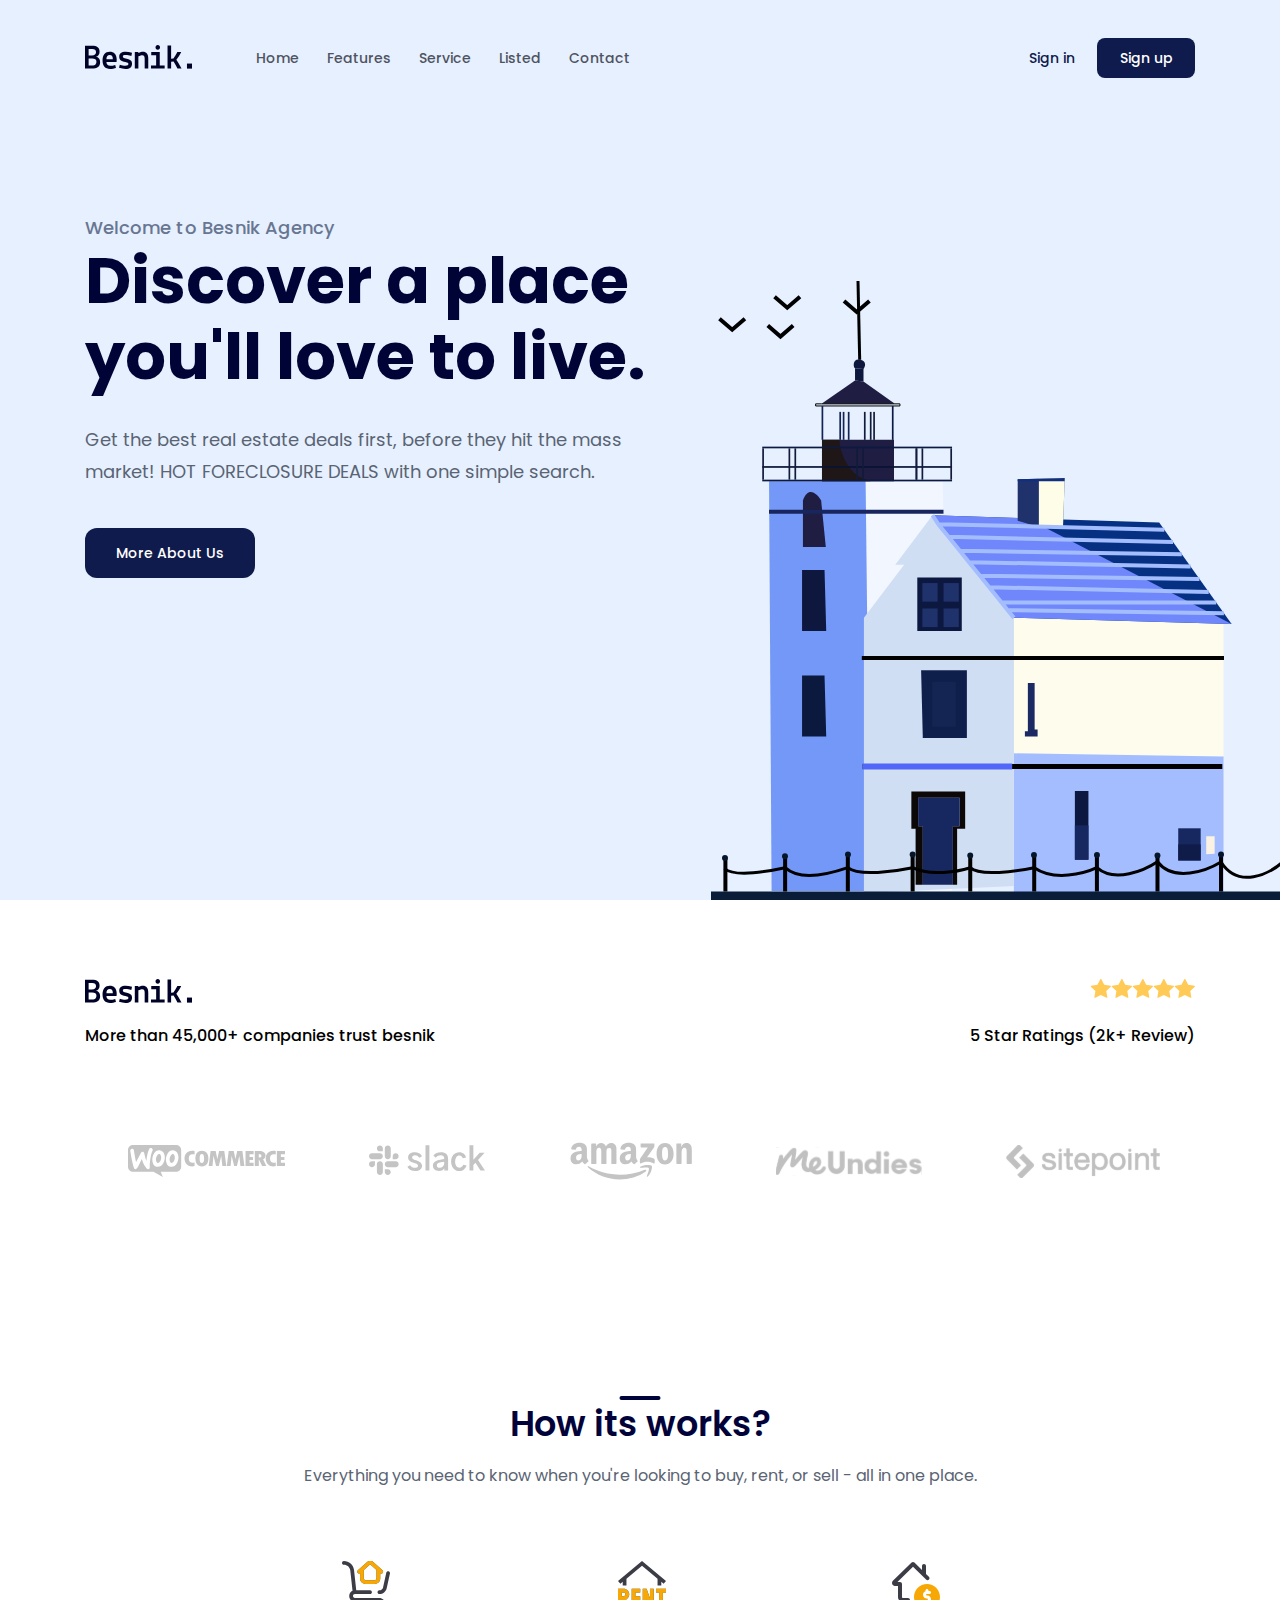
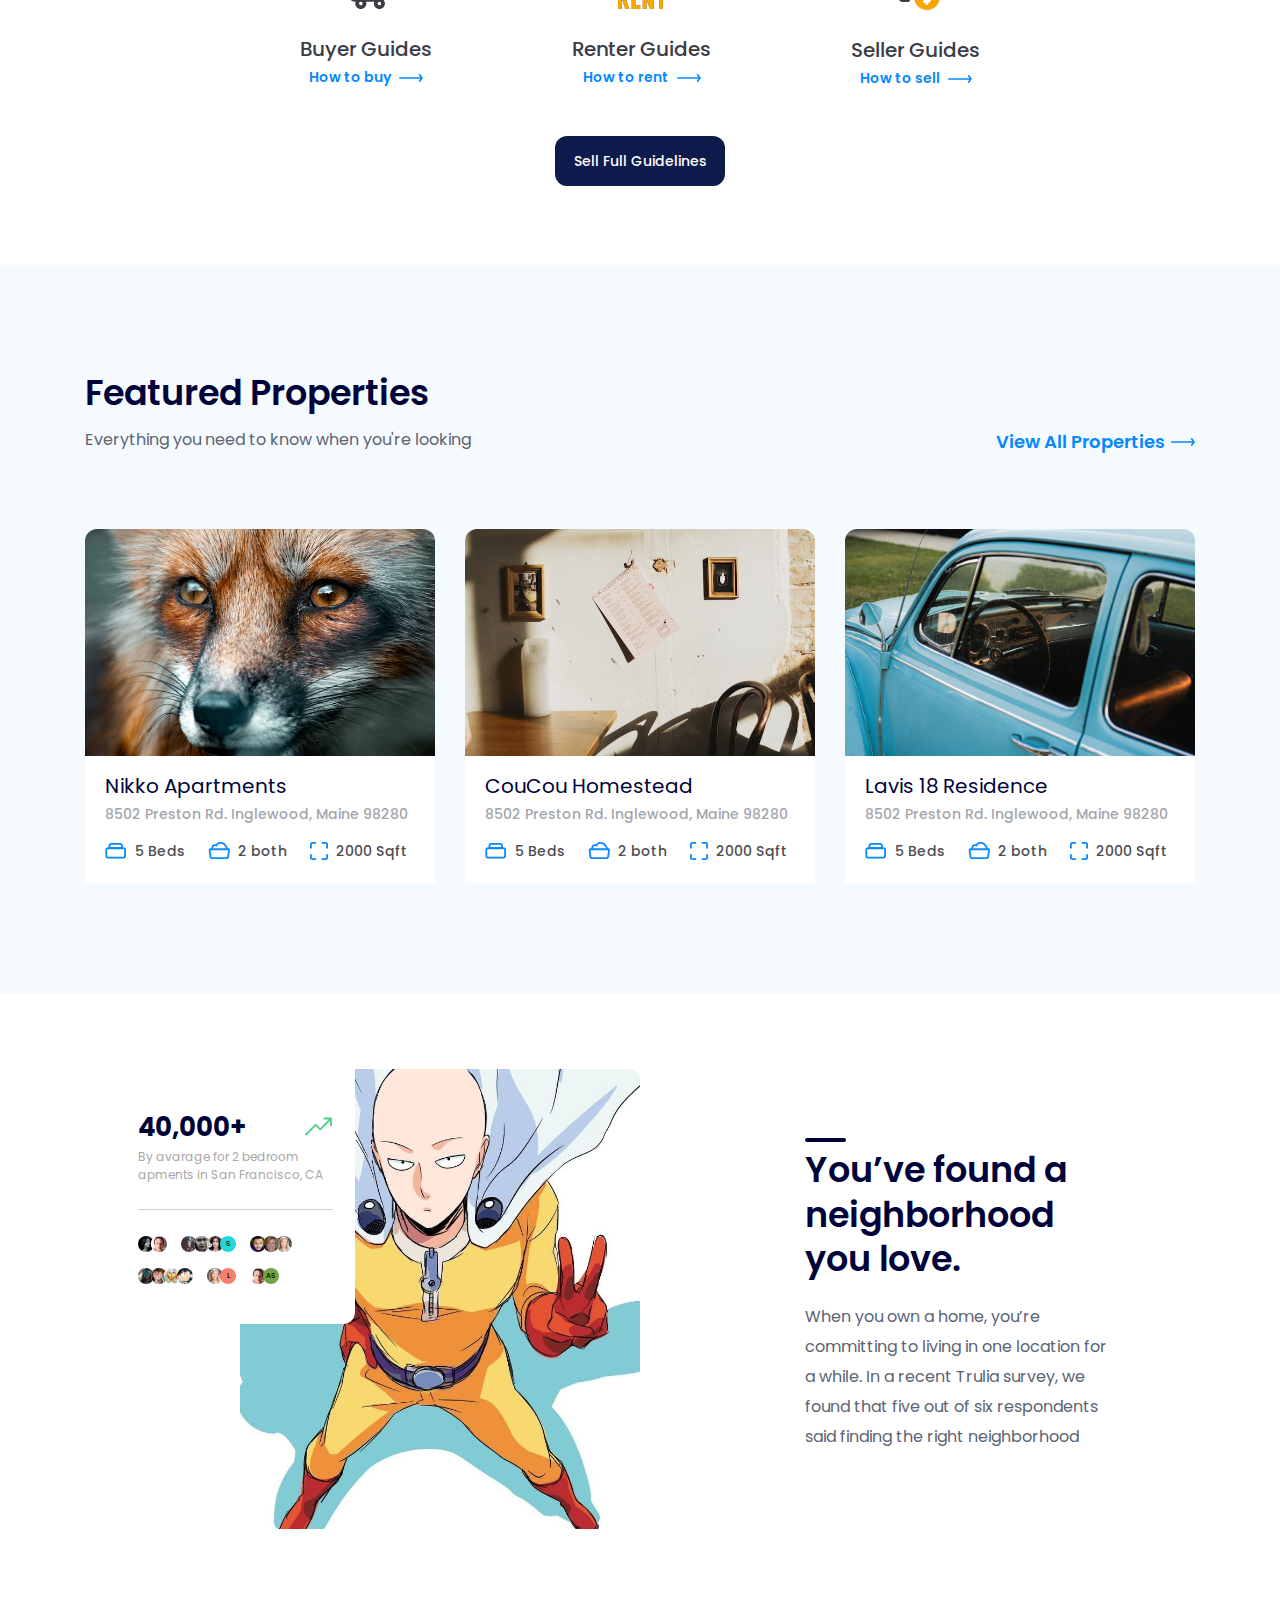
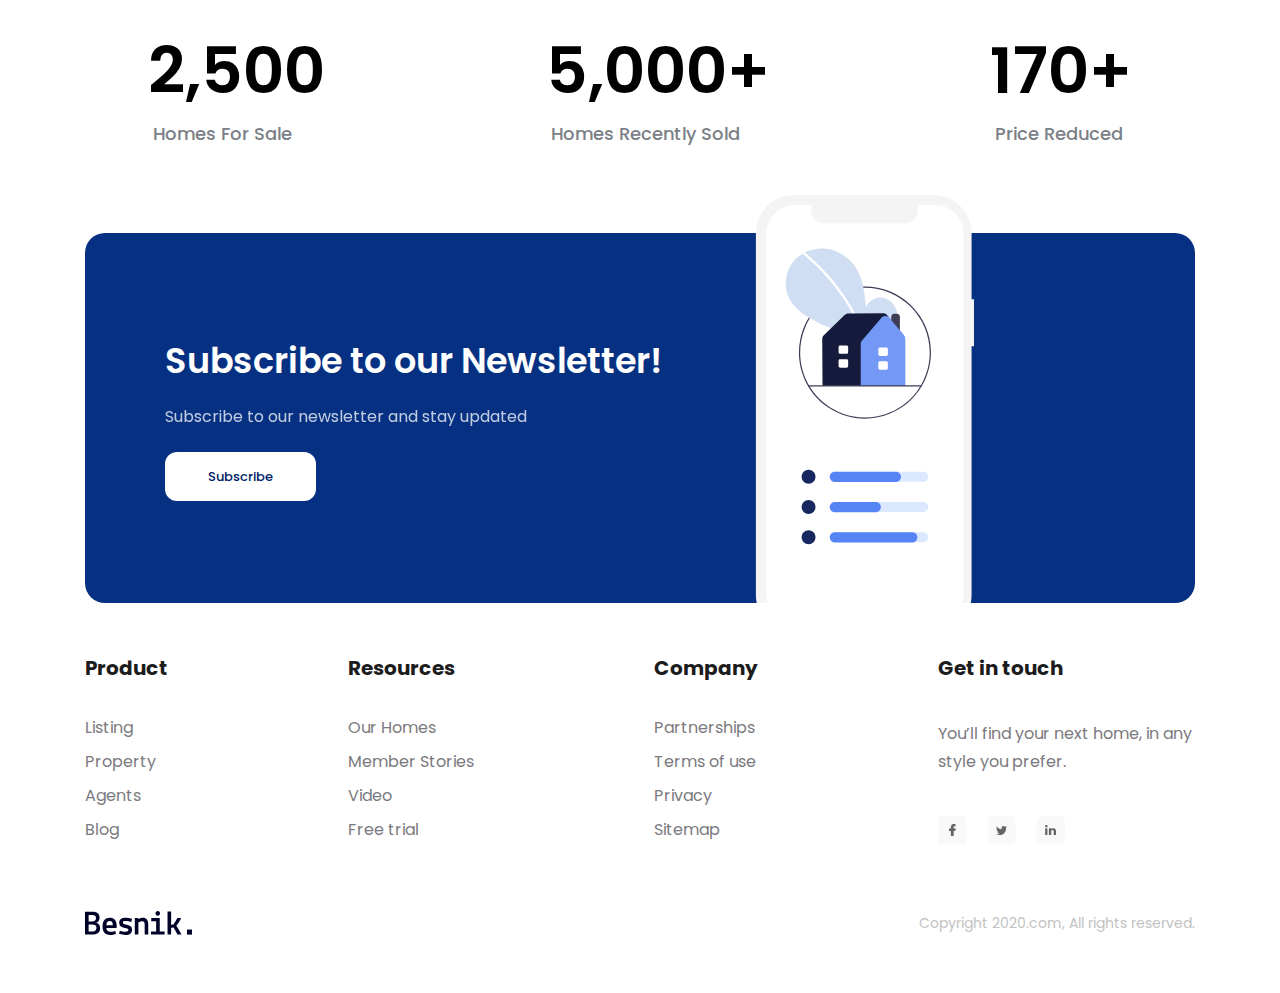
==== index.html @ afe0c87f "header fix" ====
<!DOCTYPE html>
<html lang="en">

<head>
    <meta charset="UTF-8" />
    <meta name="viewport" content="width=device-width, initial-scale=1.0" />
    <title>F8 Project 01</title>
    <link rel="stylesheet" href="./assets/css/reset.css" />
    <link rel="stylesheet" href="./assets/css/styles.css" />
    <link rel="preconnect" href="https://fonts.googleapis.com" />
    <link rel="preconnect" href="https://fonts.gstatic.com" crossorigin />
    <link href="https://fonts.googleapis.com/css2?family=Poppins:wght@400;500;600;700&display=swap" rel="stylesheet" />
    <!-- font lato -->
    <link rel="preconnect" href="https://fonts.googleapis.com">
    <link rel="preconnect" href="https://fonts.gstatic.com" crossorigin>
    <link href="https://fonts.googleapis.com/css2?family=Lato:ital,wght@0,400;0,700;1,400;1,700&display=swap"
        rel="stylesheet">
</head>

<body>
    <main>
        <header class="fix-header">
            <div class="content">
                <nav class="navbar">
                    <!-- Logo -->
                    <a href="#">
                        <img src="assets/img/Logo.svg" alt="Besnik." />
                    </a> <!-- Navigation -->
                    <ul>
                        <li><a href="#!">Home</a></li>
                        <li><a href="#!">Features</a></li>
                        <li><a href="#!">Service</a></li>
                        <li><a href="#!">Listed</a></li>
                        <li><a href="#!">Contact</a></li>
                    </ul>
                    <!-- Action -->
                    <div class="action">
                        <a href="" class="action-link">Sign in</a>
                        <a href="" class="btn action-btn">Sign up</a>
                    </div>
                </nav>
            </div>
        </header>
        <!-- Header -->
        <div class="hero-wrap">
            <div class="content">
                <div class="hero">
                    <div class="info">
                        <p class="sub-title">Welcome to Besnik Agency</p>
                        <h1 class="title">
                            Discover a place you'll love to live.
                        </h1>
                        <p class="dest">
                            Get the best real estate deals first, before
                            they hit the mass market! HOT FORECLOSURE DEALS
                            with one simple search.
                        </p>
                        <!-- call to action -->
                        <a href="#!" class="btn hero-cta">More About Us</a>
                    </div>
                </div>
                <img src="./assets/img/hero.svg" alt="" class="hero-img" />
            </div>
        </div>

        <!-- Client -->
        <div class="client">
            <div class="content">
                <div class="row">
                    <!-- logo -->
                    <img src="./assets/img/Logo.svg" alt="Besnik" />
                    <div class="star">
                        <!--  -->
                        <img src="./assets/img/Star.svg" alt="rating" /><img src="./assets/img/Star.svg"
                            alt="rating" /><img src="./assets/img/Star.svg" alt="rating" /><img
                            src="./assets/img/Star.svg" alt="rating" /><img src="./assets/img/Star.svg" alt="rating" />
                    </div>
                </div>
                <div class="row row-desc">
                    <p class="desc">
                        More than 45,000+ companies trust besnik
                    </p>
                    <p class="desc">5 Star Ratings (2k+ Review)</p>
                </div>
                <div class="client-img">
                    <a href="#!">
                        <img src="./assets/img/client-1.svg" alt="client-1" />
                    </a>
                    <a href="#!">
                        <img src="./assets/img/client-2.svg" alt="client-2" />
                    </a>
                    <a href="#!">
                        <img src="./assets/img/client-3.svg" alt="client-3 amazon" />
                    </a>
                    <a href="#!">
                        <img src="./assets/img/client-4.svg" alt="client-4" />
                    </a>
                    <a href="#!">
                        <img src="./assets/img/client-5.svg" alt="client-5" />
                    </a>
                </div>
            </div>
        </div>
        <!-- Guild -->
        <div class="guild">
            <div class="content">
                <h2 class="sub-title">How its works?</h2>
                <p class="desc">
                    Everything you need to know when you're looking to buy,
                    rent, or sell - all in one place.
                </p>
                <!-- List Guild -->
                <ul class="list-guild">
                    <li class="guild-item">
                        <img src="./assets/img/guild-item-01.svg" alt="item-01" class="icon" />
                        <h3 class="title">Buyer Guides</h3>
                        <a href="#!" class="link">
                            <span>How to buy</span>
                            <span><img src="./assets/img/arrow.svg" alt="arrow" class="arrow" /></span></a>
                    </li>
                    <li class="guild-item">
                        <img src="./assets/img/renter.svg" alt="renter" class="icon" />
                        <h3 class="title">Renter Guides</h3>
                        <a href="#!" class="link">
                            <span>How to rent</span>
                            <span><img src="./assets/img/arrow.svg" alt="arrow" class="arrow" /></span></a>
                    </li>
                    <li class="guild-item">
                        <img src="./assets/img/seller.svg" alt="seller" class="icon" />
                        <h3 class="title">Seller Guides</h3>
                        <a href="#!" class="link">
                            <span>How to sell</span>
                            <span><img src="./assets/img/arrow.svg" alt="arrow" class="arrow" /></span></a>
                    </li>
                </ul>
                <!-- CTA Guild -->
                <div class="guild-cta">
                    <a href="#!" class="btn">Sell Full Guidelines</a>
                </div>
            </div>
        </div>
        <!-- Feature -->
        <div class="featured">
            <div class="content">
                <header>
                    <h2 class="sub-title">Featured Properties</h2>
                    <div class="row">
                        <p class="desc">Everything you need to know when you're looking</p>
                        <a href="#!" class="link"><span>View All Properties</span><img src="./assets/img/arrow.svg"
                                alt="" class="arrow"></a>
                    </div>
                </header>

                <div class="list">
                    <!-- item 01 -->
                    <div class="item">
                        <img src="./assets/img/feature-1.jpg" alt="Nikko Apartments" class="thumb">
                        <div class="body">
                            <h3 class="title">Nikko Apartments</h3>
                            <p class="desc">8502 Preston Rd. Inglewood, Maine 98280</p>
                            <span class="info">
                                <img src="./assets/img/beds.svg" alt="" class="icon">
                                <span class="label">5 Beds</span>

                                <img src="./assets/img/both.svg" alt="" class="icon">
                                <span class="label">2 both</span>

                                <img src="./assets/img/sqft.svg" alt="" class="icon">
                                <span class="label">2000 Sqft</span>

                            </span>
                        </div>
                    </div>

                    <!-- item 02 -->
                    <div class="item">
                        <img src="./assets/img/feature-2.jpg" alt="CouCou Homestead" class="thumb">
                        <div class="body">
                            <h3 class="title">CouCou Homestead</h3>
                            <p class="desc">8502 Preston Rd. Inglewood, Maine 98280</p>
                            <span class="info">
                                <img src="./assets/img/beds.svg" alt="" class="icon">
                                <span class="label">5 Beds</span>

                                <img src="./assets/img/both.svg" alt="" class="icon">
                                <span class="label">2 both</span>

                                <img src="./assets/img/sqft.svg" alt="" class="icon">
                                <span class="label">2000 Sqft</span>

                            </span>
                        </div>
                    </div>

                    <!-- item 03 -->
                    <div class="item">
                        <img src="./assets/img/feature-3.jpg" alt="Lavis 18 Residence" class="thumb">
                        <div class="body">
                            <h3 class="title">Lavis 18 Residence</h3>
                            <p class="desc">8502 Preston Rd. Inglewood, Maine 98280</p>
                            <span class="info">
                                <img src="./assets/img/beds.svg" alt="" class="icon">
                                <span class="label">5 Beds</span>

                                <img src="./assets/img/both.svg" alt="" class="icon">
                                <span class="label">2 both</span>

                                <img src="./assets/img/sqft.svg" alt="" class="icon">
                                <span class="label">2000 Sqft</span>

                            </span>
                        </div>
                    </div>
                </div>
            </div>
        </div>
        <!-- Stats -->
        <div class="stats">
            <div class="content">
                <div class="row">
                    <div class="img-block">
                        <img class="image" src="./assets/img/avatar-13.jpg" alt="You’ve found a neighborhood you love.">
                        <!-- Trends -->
                        <div class="stats-trend">
                            <div class="row"><strong class="value">40,000+</strong><img src="./assets/img/arrow-up.svg"
                                    alt="arrow-up" class="icon">
                            </div>
                            <p class="desc">By avarage for 2 bedroom apments in San Francisco, CA</p>
                            <div class="separate"></div>

                            <div class="avatar-block">
                                <div class="avatar-group">
                                    <img src="./assets/img/avatar-1.jpg" alt="avatar-1" class="avatar">
                                    <img src="./assets/img/avatar-2.jpg" alt="avatar-2" class="avatar">
                                </div>
                                <div class="avatar-group">
                                    <img src="./assets/img/avatar-3.jpg" alt="avatar-1" class="avatar">
                                    <img src="./assets/img/avatar-4.jpg" alt="avatar-2" class="avatar">
                                    <img src="./assets/img/avatar-5.jpg" alt="avatar-2" class="avatar">
                                    <div class="avatar" style="--bg-color:#24D6D9">S</div>
                                </div>
                                <div class="avatar-group">
                                    <img src="./assets/img/avatar-7.jpg" alt="avatar-2" class="avatar">
                                    <img src="./assets/img/avatar-8.jpg" alt="avatar-2" class="avatar">
                                    <img src="./assets/img/avatar-9.jpg" alt="avatar-2" class="avatar">
                                </div>
                                <div class="avatar-group">
                                    <img src="./assets/img/avatar-10.webp" alt="avatar-1" class="avatar">
                                    <img src="./assets/img/avatar-11.jpg" alt="avatar-2" class="avatar">
                                    <img src="./assets/img/avatar-13.jpg" alt="avatar-2" class="avatar">
                                    <img src="./assets/img/avatar-14.jpg" alt="avatar-2" class="avatar">
                                </div>
                                <div class="avatar-group">
                                    <img src="./assets/img/avatar-15.jpg" alt="avatar-1" class="avatar">
                                    <div class="avatar" style="--bg-color:#F97F6B">
                                        <span>L</span>
                                    </div>
                                </div>
                                <div class="avatar-group">
                                    <img src="./assets/img/avatar-2.jpg" alt="avatar-2" class="avatar">
                                    <div class="avatar" style="--bg-color:#73A242">
                                        <span>AS</span>
                                    </div>
                                </div>



                            </div>
                        </div>
                    </div>

                    <div class="info">
                        <h2 class="sub-title">You’ve found a neighborhood you love.</h2>
                        <p class="desc">When you own a home, you’re committing to living in one location for a while. In
                            a recent Trulia survey, we found that five out of six respondents said finding the right
                            neighborhood </p>
                    </div>
                </div>

                <div class="row row-qty">
                    <div class="qty-item">
                        <strong class="qty">2,500</strong>
                        <p class="qty-desc">Homes For Sale</p>
                    </div>
                    <div class="qty-item">
                        <strong class="qty">5,000+</strong>
                        <p class="qty-desc">Homes Recently Sold</p>
                    </div>
                    <div class="qty-item">
                        <strong class="qty">170+</strong>
                        <p class="qty-desc">Price Reduced</p>
                    </div>
                </div>
            </div>
        </div>
        <!-- Subscription -->
        <div class="subscription">
            <div class="content">
                <div class="body">
                    <div class="info">
                        <h2 class="sub-title line-clamp">Subscribe to our Newsletter!</h2>
                        <p class="desc line-clamp" style="--line-clamp:3 ;">Subscribe to our newsletter and stay updated
                        </p>
                        <a href="#!" class="btn">Subscribe</a>
                    </div>
                    <img src="./assets/img/newsletter.svg" alt="" class="image">
                </div>
            </div>
        </div>

        <!-- Footer -->
        <div class="footer">
            <div class="content">
                <div class="row">
                    <!-- Product -->
                    <div class="column">
                        <h3 class="heading">Product</h3>
                        <ul class="list">
                            <li class="item">
                                <a href="#!">Listing</a>
                            </li>
                            <li class="item">
                                <a href="#!">Property</a>
                            </li>
                            <li class="item">
                                <a href="#!">Agents</a>
                            </li>
                            <li class="item">
                                <a href="#!">Blog</a>
                            </li>
                        </ul>
                    </div>
                    <!-- Resource -->
                    <div class="column">
                        <h3 class="heading">Resources</h3>
                        <ul class="list">
                            <li class="item">
                                <a href="#!">Our Homes</a>
                            </li>
                            <li class="item">
                                <a href="#!">Member Stories</a>
                            </li>
                            <li class="item">
                                <a href="#!">Video</a>
                            </li>
                            <li class="item">
                                <a href="#!">Free trial</a>
                            </li>
                        </ul>
                    </div>
                    <!-- Company -->
                    <div class="column">
                        <h3 class="heading">Company</h3>
                        <ul class="list">
                            <li class="item">
                                <a href="">Partnerships</a>
                            </li>
                            <li class="item">
                                <a href="">Terms of use</a>
                            </li>
                            <li class="item">
                                <a href="">Privacy</a>
                            </li>
                            <li class="item">
                                <a href="">Sitemap</a>
                            </li>
                        </ul>
                    </div>
                    <div class="column">
                        <h3 class="heading">Get in touch</h3>

                        <p class="desc">
                            You’ll find your next home, in any style you prefer.
                        </p>
                        <div class="social">
                            <a href="" class="social-link"><img src="./assets/img/facebook.svg" alt=""></a>
                            <a href="" class="social-link"><img src="./assets/img/twitter.svg" alt=""></a>
                            <a href="" class="social-link"><img src="./assets/img/linkedin.svg" alt=""></a>
                        </div>
                    </div>
                </div>
                <div class="row copyright">
                    <img src="./assets/img/Logo.svg" alt="" class="bottom-logo">
                    <p class="">Copyright 2020.com, All rights reserved.</p>
                </div>
            </div>
        </div>

    </main>
</body>

</html>
---- assets/css/styles.css ----
* {
    box-sizing: border-box;
}
:root {
    --primary-color: #0f1b4c;
}
html {
    font-size: 62.5%;
}
body {
    font-size: 1.6rem;
    font-family: "Poppins", sans-serif;
}
/* common */
.btn {
    display: inline-block;
    min-width: 98px;
    border-radius: 12px;
    background: var(--primary-color);
    color: #fff;
    text-align: center;
    font-family: Poppins;
    font-size: 1.4rem;
    font-weight: 500;
    padding: 18px 16px;
}

a {
    text-decoration: none;
}
.content {
    width: 1110px;
    max-width: calc(100% - 48px);
    margin-left: auto;
    margin-right: auto;
}
.fix-header {
    background: #e6f0ff;
    padding-top: 26px;
    position: sticky;
    top: -26px;
    z-index: 1;
}
/* ========== Header ============== */
.hero-wrap {
    position: relative;
    background: #e6f0ff;
    height: calc(100vh - 90px);
    display: flex;
    flex-direction: column;
}
/* Navigation */
.navbar {
    display: flex;
    align-items: center;
    /* padding-top: 38px; */
    padding: 12px 0;
}
.navbar ul {
    display: flex;
    margin-left: 50px;
}
.navbar .action {
    margin-left: auto;
}
.navbar ul a {
    color: #4f5361;
    font-size: 1.4rem;
    font-weight: 500;
    padding: 8px 14px;
}
.navbar .action-link {
    color: var(--primary-color);
    font-size: 1.4rem;
    font-weight: 500;
}
.navbar .action-btn {
    padding: 13px 16px;
    border-radius: 8px;
    margin-left: 18px;
}
/* Hero */
.hero {
    margin-top: 130px;
    display: flex;
}
.hero .info {
    width: 51%;
}

.hero .sub-title {
    color: #687691;
    font-size: 1.8rem;
    font-weight: 500;
    line-height: 1.5rem;
    letter-spacing: 0.01em;
}
.hero .title {
    min-width: 559px;
    margin-top: 8px;
    margin-bottom: 30px;
    color: #000336;
    font-size: 6.4rem;
    font-style: normal;
    font-weight: 700;
    line-height: 118.75%;
}
.hero .dest {
    margin-top: 30px;
    color: #5a6473;
    font-family: Poppins;
    font-size: 1.8rem;
    font-weight: 400;
    line-height: 178%; /* 177.778% */
}
/* button call to action style */
.hero-cta {
    margin-top: 40px;
    min-width: 170px;
}
.hero-img {
    position: absolute;
    bottom: 0px;
    right: calc((100vw - 1110px) / 2 - 100px);
}
.client .row {
    margin-top: 79px;
    display: flex;
    justify-content: space-between;
}
.client .desc {
    font-size: 1.6rem;
    font-style: normal;
    font-weight: 500;
    line-height: 1.25; /* 125% */
}
.client .row-desc {
    margin-top: 23px;
}
.client .client-img {
    margin-top: 70px;
    display: flex;
    align-items: center;
    justify-content: space-between;
}
.client .client-img a {
    display: flex;
    align-items: center;
    height: 90px;
    padding: 0 42px;
    border-radius: 12px;
    background: #fff;
}
.client .client-img a:hover {
    box-shadow: 0px 10px 20px 0px rgba(0, 0, 0, 0.1);
}
/* =============== Guild =============== */
.guild {
    margin-top: 200px;
}
.guild .sub-title {
    position: relative;
    /* width: 459px; */
    margin: auto;
    max-width: 100%;
    color: #000339;
    text-align: center;
    font-family: Poppins;
    font-size: 3.5rem;
    font-style: normal;
    font-weight: 600;
    line-height: 1; /* 100% */
}
.guild .sub-title::before {
    position: absolute;
    text-align: center;
    top: -10px;
    left: 50%;
    content: "";
    margin: 0 auto;
    transform: translateX(-50%);
    display: inline-block;
    width: 41px;
    height: 4px;
    flex-shrink: 0;
    border-radius: 12px;
    background: #000339;
}
.guild .desc {
    margin-top: 20px;
    color: #5a6473;
    text-align: center;
    font-family: Poppins;
    font-size: 1.6rem;
    font-style: normal;
    font-weight: 400;
    line-height: 1.87; /* 187.5% */
}
.list-guild {
    margin-top: 70px;
    display: flex;
    justify-content: center;
}
.guild-item {
    margin: 0px 70px;
    text-align: center;
}
.guild-item .title {
    margin-top: 26px;
    color: #3b3c45;
    font-family: Poppins;
    font-size: 2rem;
    font-weight: 500;
    line-height: 1.1; /* 110% */
}
.guild-item .link {
    margin-top: 10px;
    display: inline-block;
    color: #0689ff;
    font-family: Poppins;
    font-size: 1.4rem;
    font-weight: 600;
}

.guild-item .arrow {
    margin-left: 5px;
}

.guild-cta {
    display: flex;
    justify-content: center;
    margin-top: 50px;
}
.guild-cta .btn {
    min-width: 170px;
}

/* =============== Feature ============= */

.featured {
    padding: 110px 0;
    background: #f5fafe;
    margin-top: 79px;
}
.featured .sub-title {
    color: #000339;
    font-size: 3.5rem;
    font-weight: 600;
    line-height: 1; /* 100% */
}
.featured .row {
    display: flex;
    margin-top: 15px;
    justify-content: space-between;
    color: #5a6473;
    font-size: 1.6rem;
    font-weight: 400;
    line-height: 1.88; /* 187.5% */
}
.featured .row .desc {
    color: #5a6473;
    font-size: 1.6rem;
    font-weight: 400;
    line-height: 1.87; /* 187.5% */
}
.featured .link {
    display: flex;
    align-items: center;
    color: #0689ff;
    font-size: 1.8rem;
    font-weight: 600;
}
.featured .link .arrow {
    margin-left: 6px;
}

.featured .list {
    display: flex;
    margin-top: 70px;
    gap: 30px;
}
.featured .item {
    flex: 1;
    background: #fff;
    border-top-left-radius: 12px;
    border-top-right-radius: 12px;
}
.featured .item .thumb {
    width: 100%;
    height: 227px;
    object-fit: cover;
    border-top-left-radius: 12px;
    border-top-right-radius: 12px;
}
.featured .item .body {
    padding: 17px 20px 24px;
}
.featured .item .title {
    color: #000339;
    font-size: 2rem;
}
.featured .item .desc {
    margin-top: 11px;
    color: #a3a6ab;
    font-size: 1.4rem;
    font-style: normal;
    font-weight: 500;
}
.featured .item .info {
    margin-top: 21px;
    display: flex;
    align-items: center;
}
.featured .item .icon {
    margin-left: 23px;
}
.featured .item .icon:first-child {
    margin-left: 0px;
}
.featured .item .label {
    margin-left: 8px;
    color: #4d4d52;
    font-size: 1.4rem;
    font-weight: 500;
    letter-spacing: 0.01em;
}
/* ===============  Stats   ===================== */
.stats {
    margin-top: 75px;
    padding-top: 50px 0;
}
.stats .content {
    width: 1048px;
}
.stats .content .row {
    display: flex;
}
.stats .img-block,
.stats .info {
    width: 50%;
}
.stats .info {
    padding: 79px 0 0 165px;
}
.stats .img-block {
    position: relative;
}
.stats-trend {
    position: absolute;
    top: 0;
    left: 0;
    width: 239px;
    border-radius: 0px 0px 12px 12px;
    padding: 45px 22px 40px;
    background-color: #ffffff;
}
.stats-trend .value {
    color: #000339;
    font-size: 2.6rem;
    font-style: normal;
    font-weight: 700;
    letter-spacing: 0.001em;
}
.stats .separate {
    margin-top: 25px;
    height: 1.2px;
    background: #d0d0d0;
}
.stats .avatar-block {
    display: flex;
    flex-wrap: wrap;
    margin-top: 26px;
    gap: 16px 14px;
}
.stats .avatar-group {
    display: flex;
}
.stats .avatar {
    width: 16px;
    height: 16px;
    margin-left: -3px;
    object-fit: cover;
    border-radius: 50%;
    background-color: var(--bg-color, #fff);
    text-align: center;
    font-size: 0.7rem;
    font-style: normal;
    font-weight: 450;
    line-height: 16px;
    letter-spacing: -0.145px;
}
.stats .avatar:first-child {
    margin-left: 0px;
}
.stats-trend .icon {
    margin-left: auto;
}
.stats-trend .desc {
    margin-top: 8px;
    color: #a7a7a7;
    font-size: 1.2rem;
    font-weight: 400;
    line-height: 1.5; /* 150% */
}
.stats .img-block .image {
    display: block;
    width: 400px;
    height: 460px;
    object-fit: cover;
    border-radius: 12px;
    margin-left: auto;
}
.stats .sub-title::before {
    position: absolute;
    left: 0;
    top: -10px;
    content: "";
    display: block;
    width: 41px;
    height: 4px;
    border-radius: 12px;
    background: #000339;
}
.stats .sub-title {
    position: relative;
    width: 269px;
    color: #000339;
    font-size: 3.5rem;
    font-weight: 600;
    line-height: 1.28;
}
.stats .info .desc {
    width: 309px;
    margin-top: 20px;
    color: #5a6473;
    font-size: 1.6rem;
    font-style: normal;
    font-weight: 400;
    line-height: 1.87; /* 187.5% */
}
.stats .row-qty {
    display: flex;
    margin-top: 110px;
    justify-content: space-between;
    padding: 0 32px;
}
.stats .qty {
    color: #000;
    font-size: 6.4rem;
    font-weight: 600;
}
.stats .qty-desc {
    margin: 22px 0 0 5px;
    color: #7b8087;
    font-size: 1.8rem;
    font-weight: 500;
}
/* Subscription */
.line-clamp {
    display: -webkit-box;
    -webkit-line-clamp: var(--line-clamp, 2);
    -webkit-box-orient: vertical;
    overflow: hidden;
}

.subscription .body {
    margin-top: 90px;
    display: flex;
    position: relative;
    align-items: center;
    height: 370px;
    border-radius: 20px;
    background: #063183;
}
.subscription .info {
    padding: 0 80px;
    width: 671px;
    max-width: 100%;
}
.subscription .sub-title {
    color: #fff;
    font-size: 3.5rem;
    font-weight: 600;
    line-height: 1.5; /* 100% */
}
.subscription .desc {
    margin-top: 15px;
    opacity: 0.75;
    color: #fff;
    font-size: 1.6rem;
    font-weight: 400;
    line-height: 1.87; /* 187.5% */
}
.subscription .btn {
    margin-top: 20px;
    background: #fff;
    min-width: 151px;
    color: #002366;
    text-align: center;
    font-size: 1.3rem;
    font-weight: 500;
}
.subscription .image {
    position: absolute;
    bottom: 0;
    right: 221px;
}
.footer .row {
    display: flex;
    margin-top: 55px;
    justify-content: space-between;
}
.footer .heading {
    color: #1c1c1d;
    font-family: Lato "sans-serif";
    font-size: 2rem;
    font-weight: 700;
    margin-bottom: 42px;
}
footer .column {
    display: flex;
}
.footer .item {
    margin-bottom: 18px;
    color: #7a7a7e;
    font-family: Poppins;
    font-size: 1.6rem;
    font-style: normal;
    font-weight: 400;
}
.footer .item a {
    color: #7a7a7e;
    font-family: Poppins;
    font-size: 1.6rem;
    font-style: normal;
    font-weight: 400;
}

.footer .desc {
    margin: 40px 0;
    width: 257px;
    word-wrap: break-word;
    color: #7a7a7e;
    font-family: Poppins;
    font-size: 1.6rem;
    font-style: normal;
    font-weight: 400;
    line-height: 1.75; /* 175% */
}

.footer .social-link + .social-link {
    margin-left: 16px;
}
.footer .social-link:hover img {
    transform: scale(1.05); /* Increase size when hover */
    box-shadow: 0px 5px 15px rgba(0, 0, 0, 0.5);
}
.footer .copyright {
    margin-bottom: 58px;
    color: #c2c2c2;
    font-family: Poppins;
    font-size: 1.4rem;
    font-weight: 400;
    align-items: center;
}
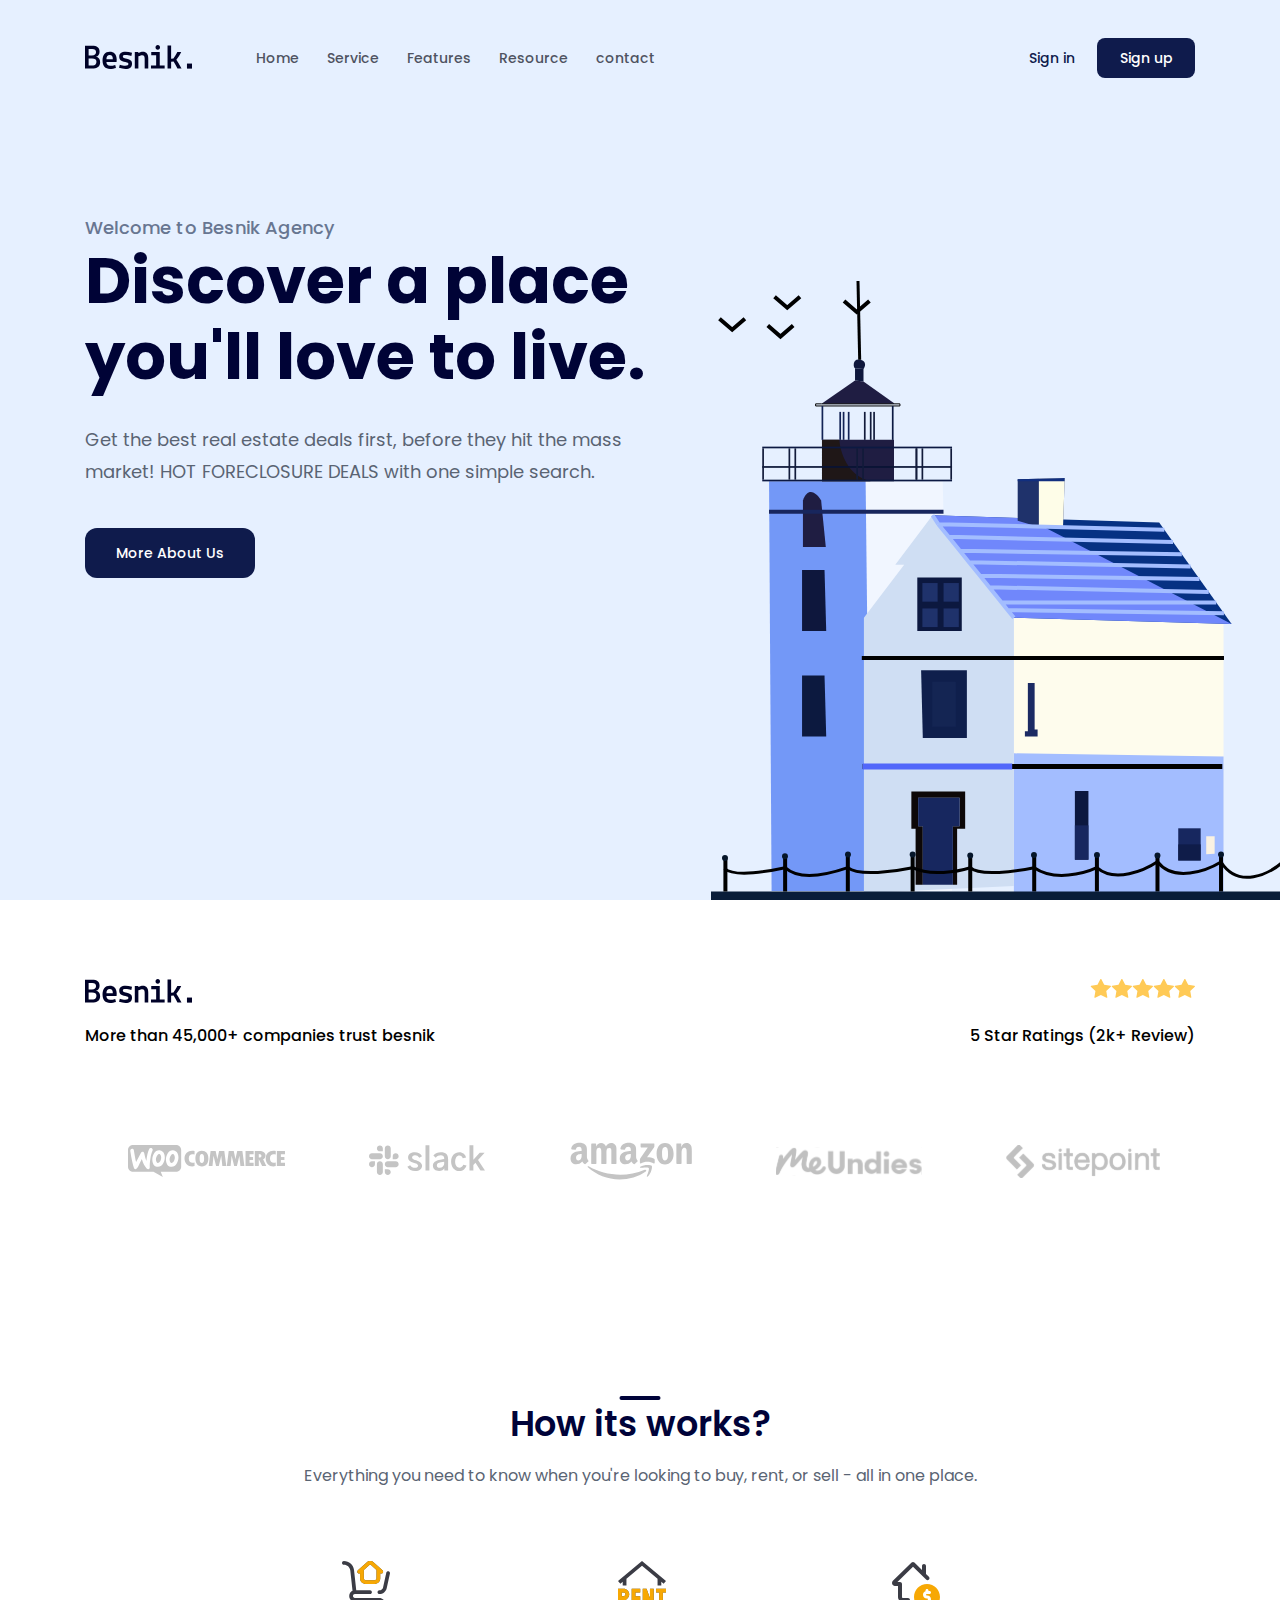
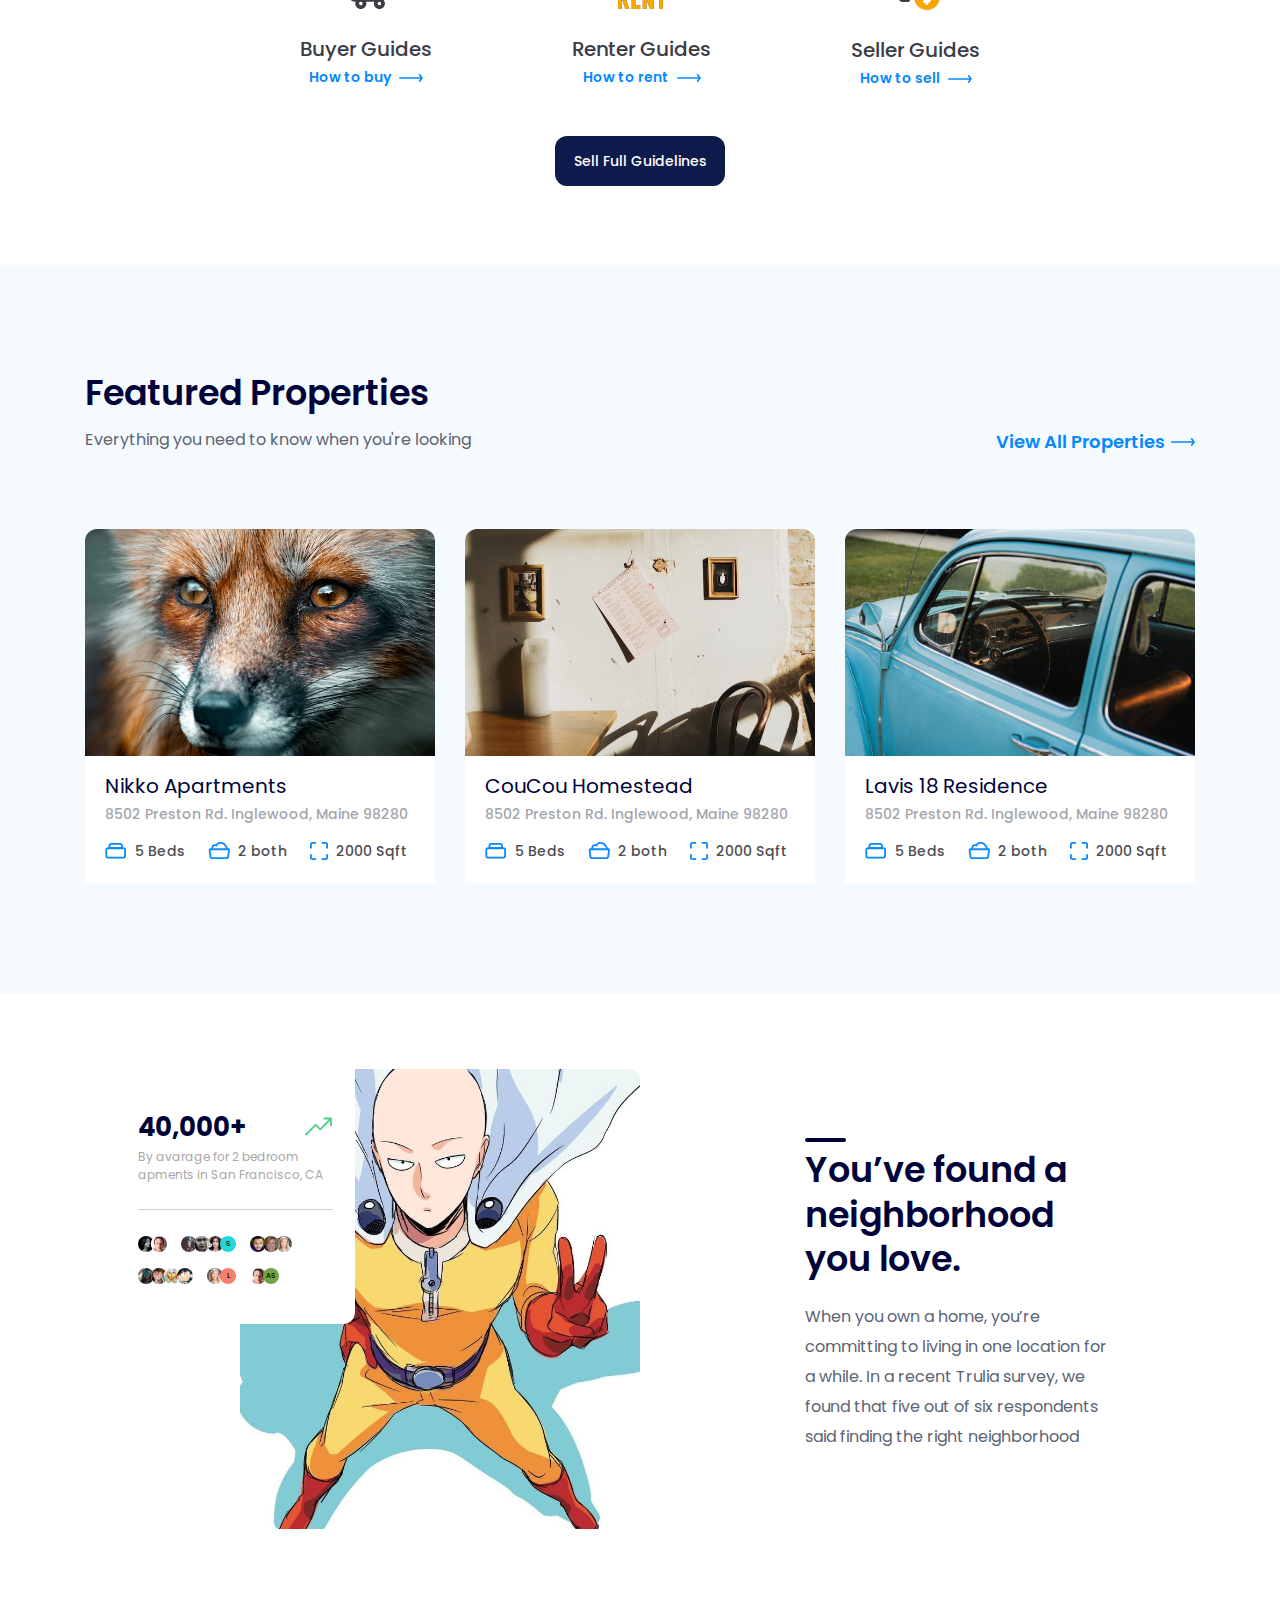
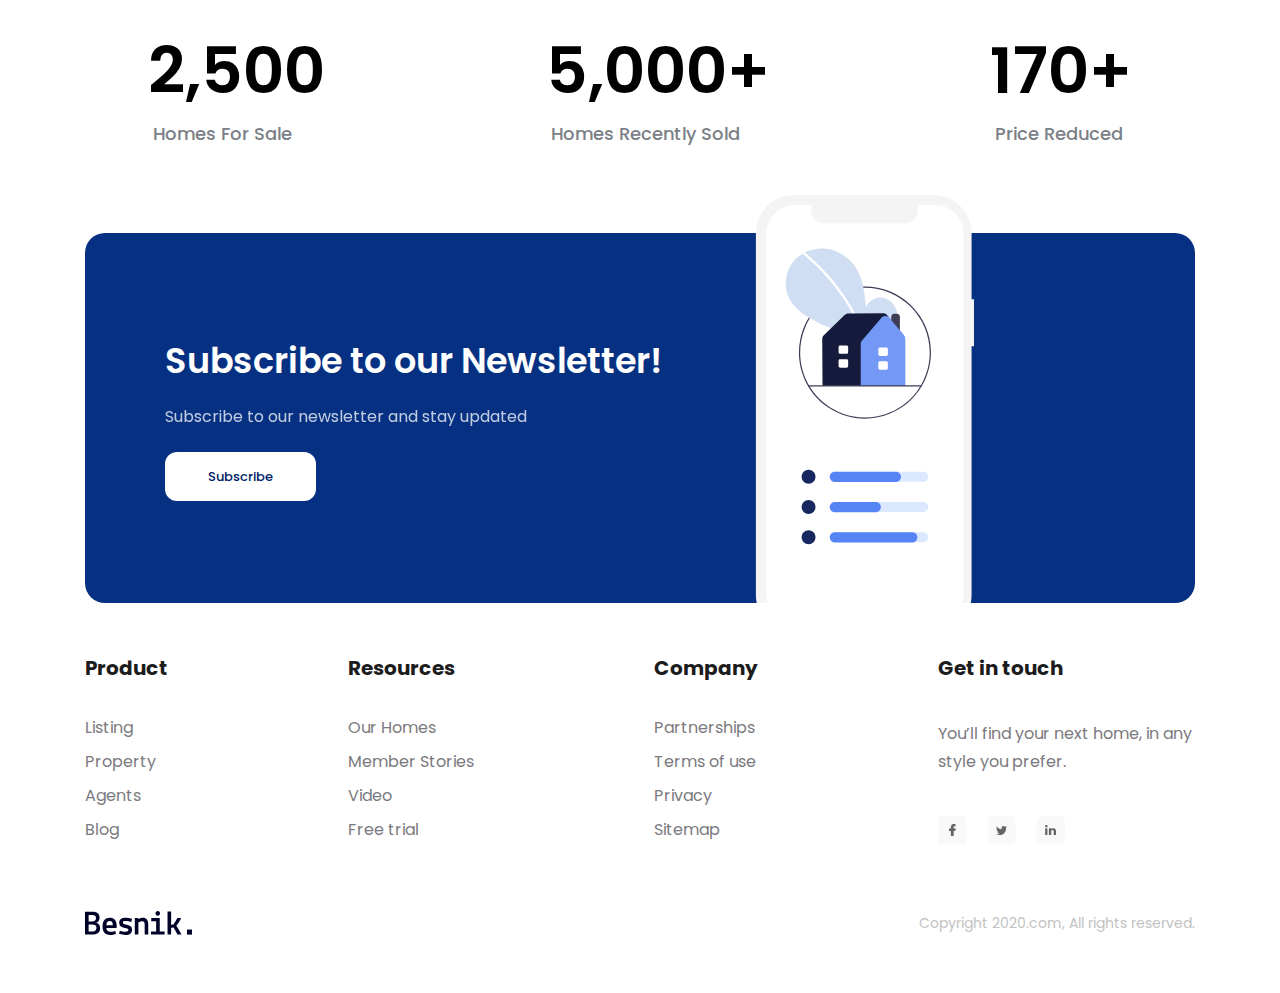
==== commit 8644276f: "menu improve" ====
--- a/index.html
+++ b/index.html
@@ -27,11 +27,11 @@
                         <img src="assets/img/Logo.svg" alt="Besnik." />
                     </a> <!-- Navigation -->
                     <ul>
-                        <li><a href="#!">Home</a></li>
-                        <li><a href="#!">Features</a></li>
-                        <li><a href="#!">Service</a></li>
-                        <li><a href="#!">Listed</a></li>
-                        <li><a href="#!">Contact</a></li>
+                        <li><a href="#home">Home</a></li>
+                        <li><a href="#service">Service</a></li>
+                        <li><a href="#features">Features</a></li>
+                        <li><a href="#resource">Resource</a></li>
+                        <li><a href="#contact">contact</a></li>
                     </ul>
                     <!-- Action -->
                     <div class="action">
@@ -42,7 +42,7 @@
             </div>
         </header>
         <!-- Header -->
-        <div class="hero-wrap">
+        <div id="home" class="hero-wrap">
             <div class="content">
                 <div class="hero">
                     <div class="info">
@@ -140,7 +140,7 @@
             </div>
         </div>
         <!-- Feature -->
-        <div class="featured">
+        <div id="features" class="featured">
             <div class="content">
                 <header>
                     <h2 class="sub-title">Featured Properties</h2>
--- a/assets/css/styles.css
+++ b/assets/css/styles.css
@@ -3,6 +3,10 @@
 }
 :root {
     --primary-color: #0f1b4c;
+}
+html,
+body {
+    scroll-behavior: smooth;
 }
 html {
     font-size: 62.5%;
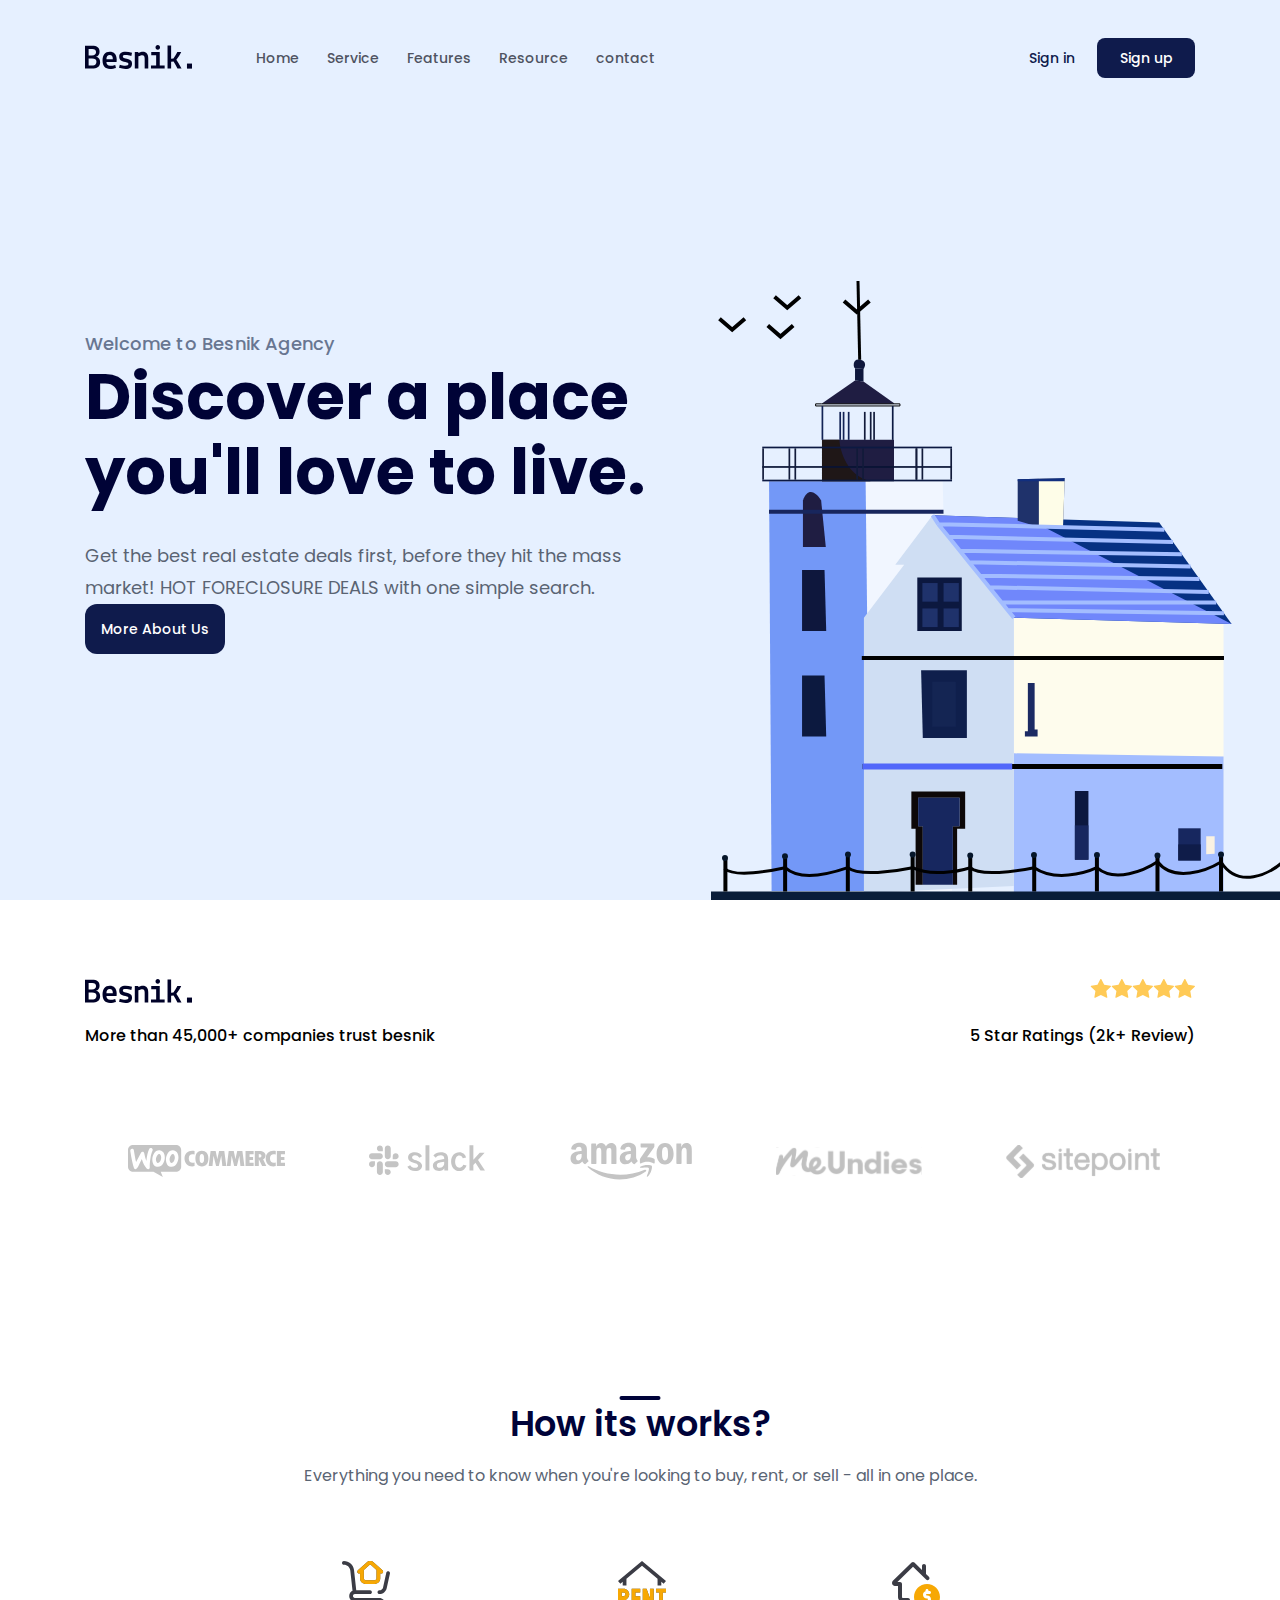
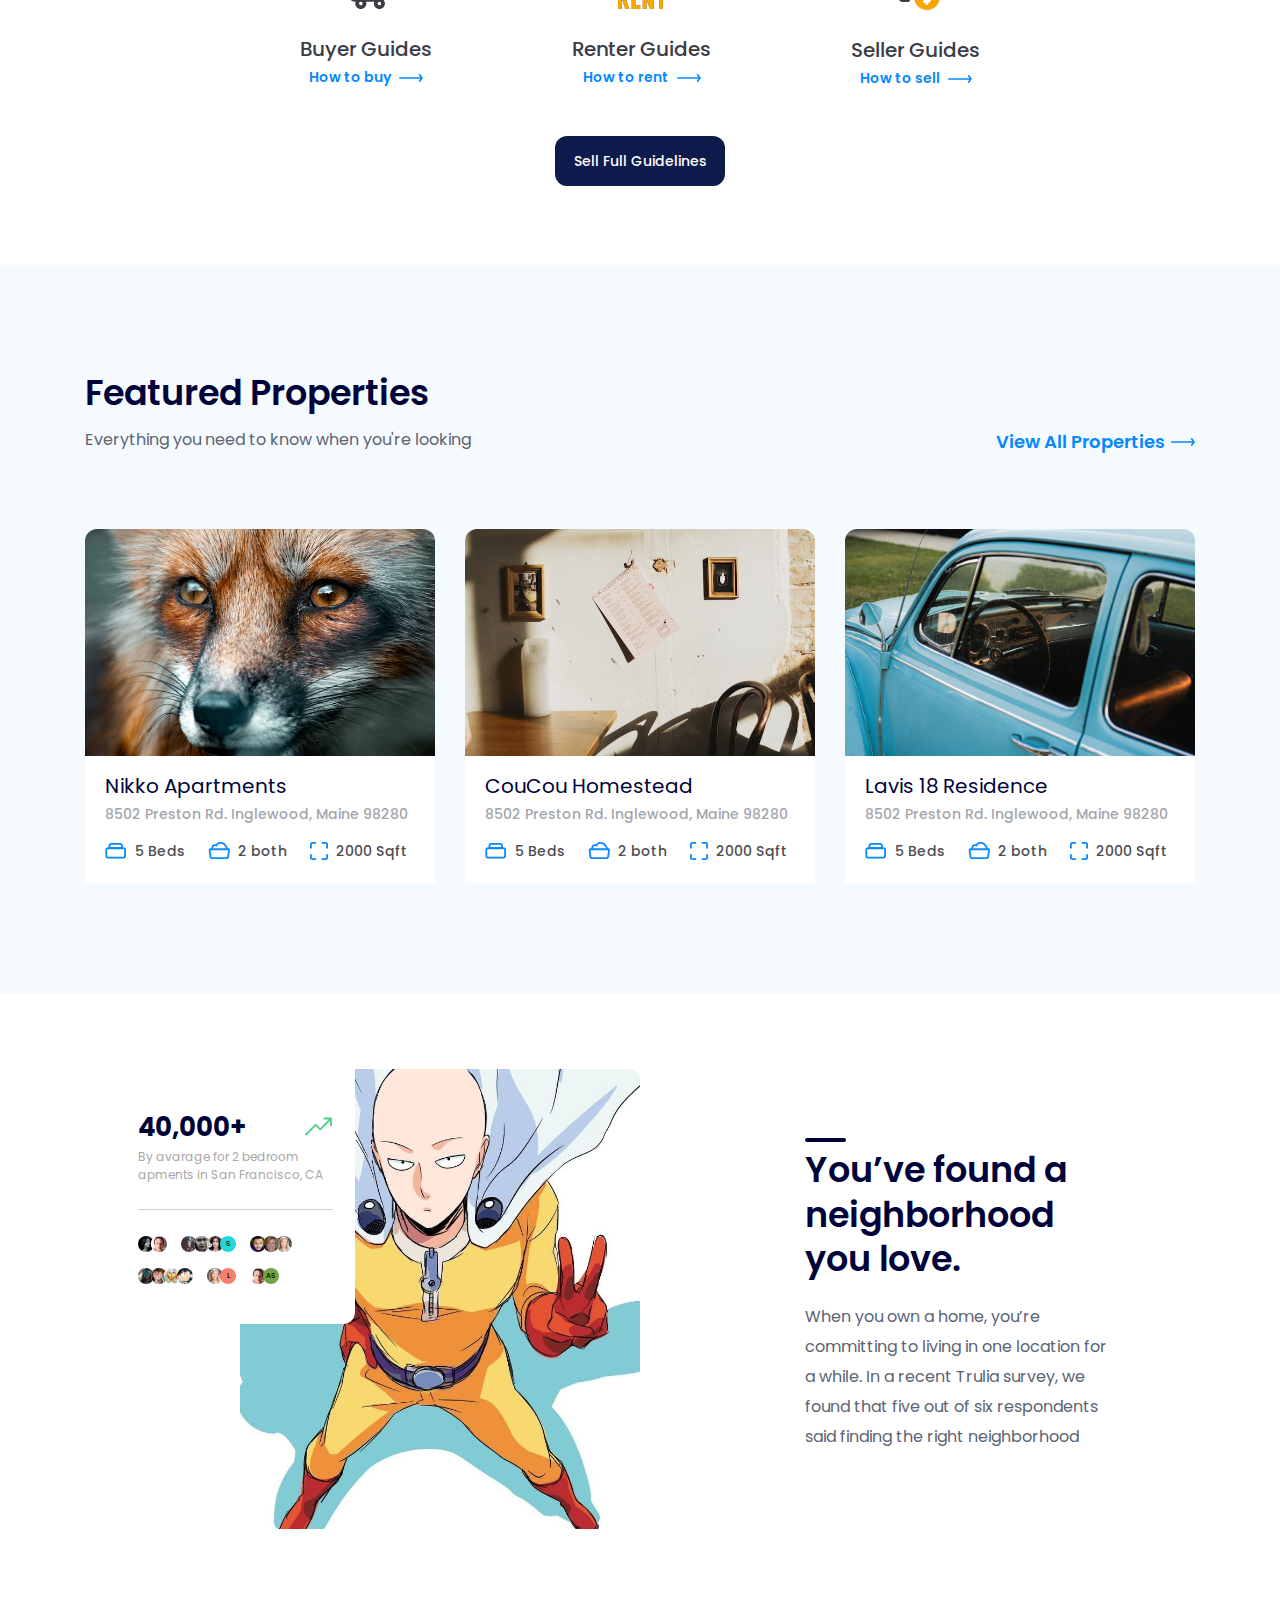
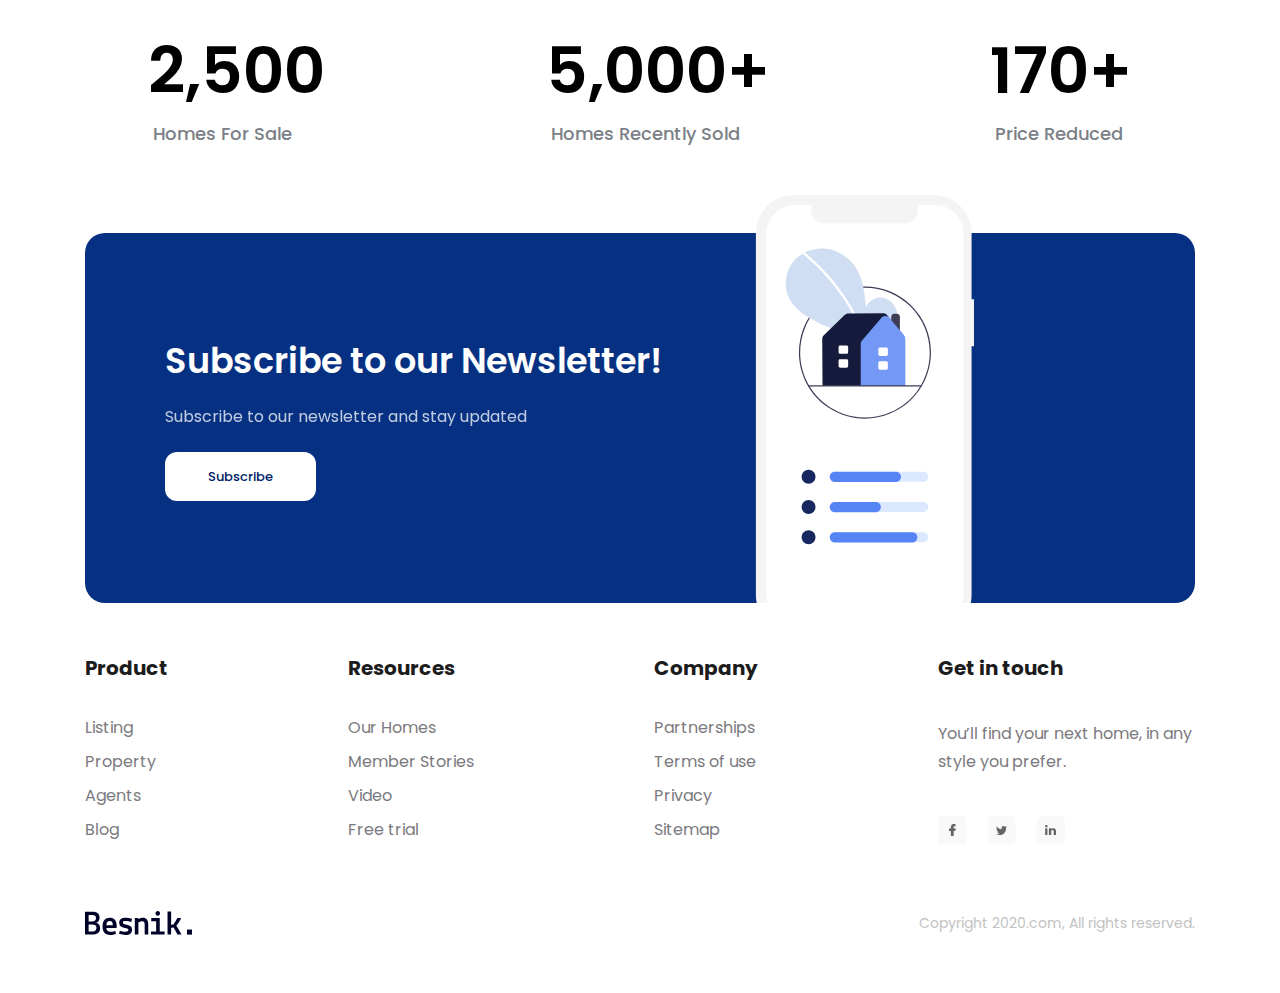
==== commit d7ae1af4: "fix hero center" ====
--- a/index.html
+++ b/index.html
@@ -18,53 +18,55 @@
 </head>
 
 <body>
+
+    <header class="fix-header">
+        <div class="content">
+            <nav class="navbar">
+                <!-- Logo -->
+                <a href="#">
+                    <img src="assets/img/Logo.svg" alt="Besnik." />
+                </a> <!-- Navigation -->
+                <ul>
+                    <li><a href="#home">Home</a></li>
+                    <li><a href="#service">Service</a></li>
+                    <li><a href="#features">Features</a></li>
+                    <li><a href="#resource">Resource</a></li>
+                    <li><a href="#Contact">contact</a></li>
+                </ul>
+                <!-- Action -->
+                <div class="action">
+                    <a href="" class="action-link">Sign in</a>
+                    <a href="" class="btn action-btn">Sign up</a>
+                </div>
+            </nav>
+        </div>
+    </header>
+    <!-- Header -->
     <main>
-        <header class="fix-header">
-            <div class="content">
-                <nav class="navbar">
-                    <!-- Logo -->
-                    <a href="#">
-                        <img src="assets/img/Logo.svg" alt="Besnik." />
-                    </a> <!-- Navigation -->
-                    <ul>
-                        <li><a href="#home">Home</a></li>
-                        <li><a href="#service">Service</a></li>
-                        <li><a href="#features">Features</a></li>
-                        <li><a href="#resource">Resource</a></li>
-                        <li><a href="#contact">contact</a></li>
-                    </ul>
-                    <!-- Action -->
-                    <div class="action">
-                        <a href="" class="action-link">Sign in</a>
-                        <a href="" class="btn action-btn">Sign up</a>
-                    </div>
-                </nav>
-            </div>
-        </header>
-        <!-- Header -->
-        <div id="home" class="hero-wrap">
-            <div class="content">
-                <div class="hero">
-                    <div class="info">
-                        <p class="sub-title">Welcome to Besnik Agency</p>
-                        <h1 class="title">
-                            Discover a place you'll love to live.
-                        </h1>
-                        <p class="dest">
-                            Get the best real estate deals first, before
-                            they hit the mass market! HOT FORECLOSURE DEALS
-                            with one simple search.
-                        </p>
-                        <!-- call to action -->
-                        <a href="#!" class="btn hero-cta">More About Us</a>
-                    </div>
+        <div class="hero-wrap">
+            <div class="content">
+
+                <div class="info">
+                    <p class="sub-title">Welcome to Besnik Agency</p>
+                    <h1 class="title">
+                        Discover a place you'll love to live.
+                    </h1>
+                    <p class="dest">
+                        Get the best real estate deals first, before
+                        they hit the mass market! HOT FORECLOSURE DEALS
+                        with one simple search.
+                    </p>
+                    <!-- call to action -->
+                    <a href="#!" class="btn hero-cta">More About Us</a>
                 </div>
                 <img src="./assets/img/hero.svg" alt="" class="hero-img" />
             </div>
         </div>
 
+        </div>
+        </div>
         <!-- Client -->
-        <div class="client">
+        <div id="service" class="client">
             <div class="content">
                 <div class="row">
                     <!-- logo -->
@@ -215,7 +217,7 @@
             </div>
         </div>
         <!-- Stats -->
-        <div class="stats">
+        <div id="resource" class="stats">
             <div class="content">
                 <div class="row">
                     <div class="img-block">
@@ -294,7 +296,7 @@
             </div>
         </div>
         <!-- Subscription -->
-        <div class="subscription">
+        <div id="contact" class="subscription">
             <div class="content">
                 <div class="body">
                     <div class="info">
@@ -307,86 +309,86 @@
                 </div>
             </div>
         </div>
-
-        <!-- Footer -->
-        <div class="footer">
-            <div class="content">
-                <div class="row">
-                    <!-- Product -->
-                    <div class="column">
-                        <h3 class="heading">Product</h3>
-                        <ul class="list">
-                            <li class="item">
-                                <a href="#!">Listing</a>
-                            </li>
-                            <li class="item">
-                                <a href="#!">Property</a>
-                            </li>
-                            <li class="item">
-                                <a href="#!">Agents</a>
-                            </li>
-                            <li class="item">
-                                <a href="#!">Blog</a>
-                            </li>
-                        </ul>
-                    </div>
-                    <!-- Resource -->
-                    <div class="column">
-                        <h3 class="heading">Resources</h3>
-                        <ul class="list">
-                            <li class="item">
-                                <a href="#!">Our Homes</a>
-                            </li>
-                            <li class="item">
-                                <a href="#!">Member Stories</a>
-                            </li>
-                            <li class="item">
-                                <a href="#!">Video</a>
-                            </li>
-                            <li class="item">
-                                <a href="#!">Free trial</a>
-                            </li>
-                        </ul>
-                    </div>
-                    <!-- Company -->
-                    <div class="column">
-                        <h3 class="heading">Company</h3>
-                        <ul class="list">
-                            <li class="item">
-                                <a href="">Partnerships</a>
-                            </li>
-                            <li class="item">
-                                <a href="">Terms of use</a>
-                            </li>
-                            <li class="item">
-                                <a href="">Privacy</a>
-                            </li>
-                            <li class="item">
-                                <a href="">Sitemap</a>
-                            </li>
-                        </ul>
-                    </div>
-                    <div class="column">
-                        <h3 class="heading">Get in touch</h3>
-
-                        <p class="desc">
-                            You’ll find your next home, in any style you prefer.
-                        </p>
-                        <div class="social">
-                            <a href="" class="social-link"><img src="./assets/img/facebook.svg" alt=""></a>
-                            <a href="" class="social-link"><img src="./assets/img/twitter.svg" alt=""></a>
-                            <a href="" class="social-link"><img src="./assets/img/linkedin.svg" alt=""></a>
-                        </div>
-                    </div>
-                </div>
-                <div class="row copyright">
-                    <img src="./assets/img/Logo.svg" alt="" class="bottom-logo">
-                    <p class="">Copyright 2020.com, All rights reserved.</p>
-                </div>
-            </div>
-        </div>
-
     </main>
+    <!-- Footer -->
+    <div class="footer">
+        <div class="content">
+            <div class="row">
+                <!-- Product -->
+                <div class="column">
+                    <h3 class="heading">Product</h3>
+                    <ul class="list">
+                        <li class="item">
+                            <a href="#!">Listing</a>
+                        </li>
+                        <li class="item">
+                            <a href="#!">Property</a>
+                        </li>
+                        <li class="item">
+                            <a href="#!">Agents</a>
+                        </li>
+                        <li class="item">
+                            <a href="#!">Blog</a>
+                        </li>
+                    </ul>
+                </div>
+                <!-- Resource -->
+                <div class="column">
+                    <h3 class="heading">Resources</h3>
+                    <ul class="list">
+                        <li class="item">
+                            <a href="#!">Our Homes</a>
+                        </li>
+                        <li class="item">
+                            <a href="#!">Member Stories</a>
+                        </li>
+                        <li class="item">
+                            <a href="#!">Video</a>
+                        </li>
+                        <li class="item">
+                            <a href="#!">Free trial</a>
+                        </li>
+                    </ul>
+                </div>
+                <!-- Company -->
+                <div class="column">
+                    <h3 class="heading">Company</h3>
+                    <ul class="list">
+                        <li class="item">
+                            <a href="">Partnerships</a>
+                        </li>
+                        <li class="item">
+                            <a href="">Terms of use</a>
+                        </li>
+                        <li class="item">
+                            <a href="">Privacy</a>
+                        </li>
+                        <li class="item">
+                            <a href="">Sitemap</a>
+                        </li>
+                    </ul>
+                </div>
+                <div class="column">
+                    <h3 class="heading">Get in touch</h3>
+
+                    <p class="desc">
+                        You’ll find your next home, in any style you prefer.
+                    </p>
+                    <div class="social">
+                        <a href="" class="social-link"><img src="./assets/img/facebook.svg" alt=""></a>
+                        <a href="" class="social-link"><img src="./assets/img/twitter.svg" alt=""></a>
+                        <a href="" class="social-link"><img src="./assets/img/linkedin.svg" alt=""></a>
+                    </div>
+                </div>
+            </div>
+            <div class="row copyright">
+                <img src="./assets/img/Logo.svg" alt="" class="bottom-logo">
+                <p class="">Copyright 2020.com, All rights reserved.</p>
+            </div>
+        </div>
+    </div>
+
+
 </body>
 
 </html>--- a/assets/css/styles.css
+++ b/assets/css/styles.css
@@ -52,6 +52,7 @@
     height: calc(100vh - 90px);
     display: flex;
     flex-direction: column;
+    justify-content: center;
 }
 /* Navigation */
 .navbar {
@@ -83,23 +84,20 @@
     border-radius: 8px;
     margin-left: 18px;
 }
-/* Hero */
-.hero {
-    margin-top: 130px;
-    display: flex;
-}
-.hero .info {
+/* hero-wrap */
+
+.hero-wrap .info {
     width: 51%;
 }
 
-.hero .sub-title {
+.hero-wrap .sub-title {
     color: #687691;
     font-size: 1.8rem;
     font-weight: 500;
     line-height: 1.5rem;
     letter-spacing: 0.01em;
 }
-.hero .title {
+.hero-wrap .title {
     min-width: 559px;
     margin-top: 8px;
     margin-bottom: 30px;
@@ -109,7 +107,7 @@
     font-weight: 700;
     line-height: 118.75%;
 }
-.hero .dest {
+.hero-wrap .dest {
     margin-top: 30px;
     color: #5a6473;
     font-family: Poppins;
@@ -118,11 +116,11 @@
     line-height: 178%; /* 177.778% */
 }
 /* button call to action style */
-.hero-cta {
+.hero-wrap-cta {
     margin-top: 40px;
     min-width: 170px;
 }
-.hero-img {
+.hero-wrap .hero-img {
     position: absolute;
     bottom: 0px;
     right: calc((100vw - 1110px) / 2 - 100px);
